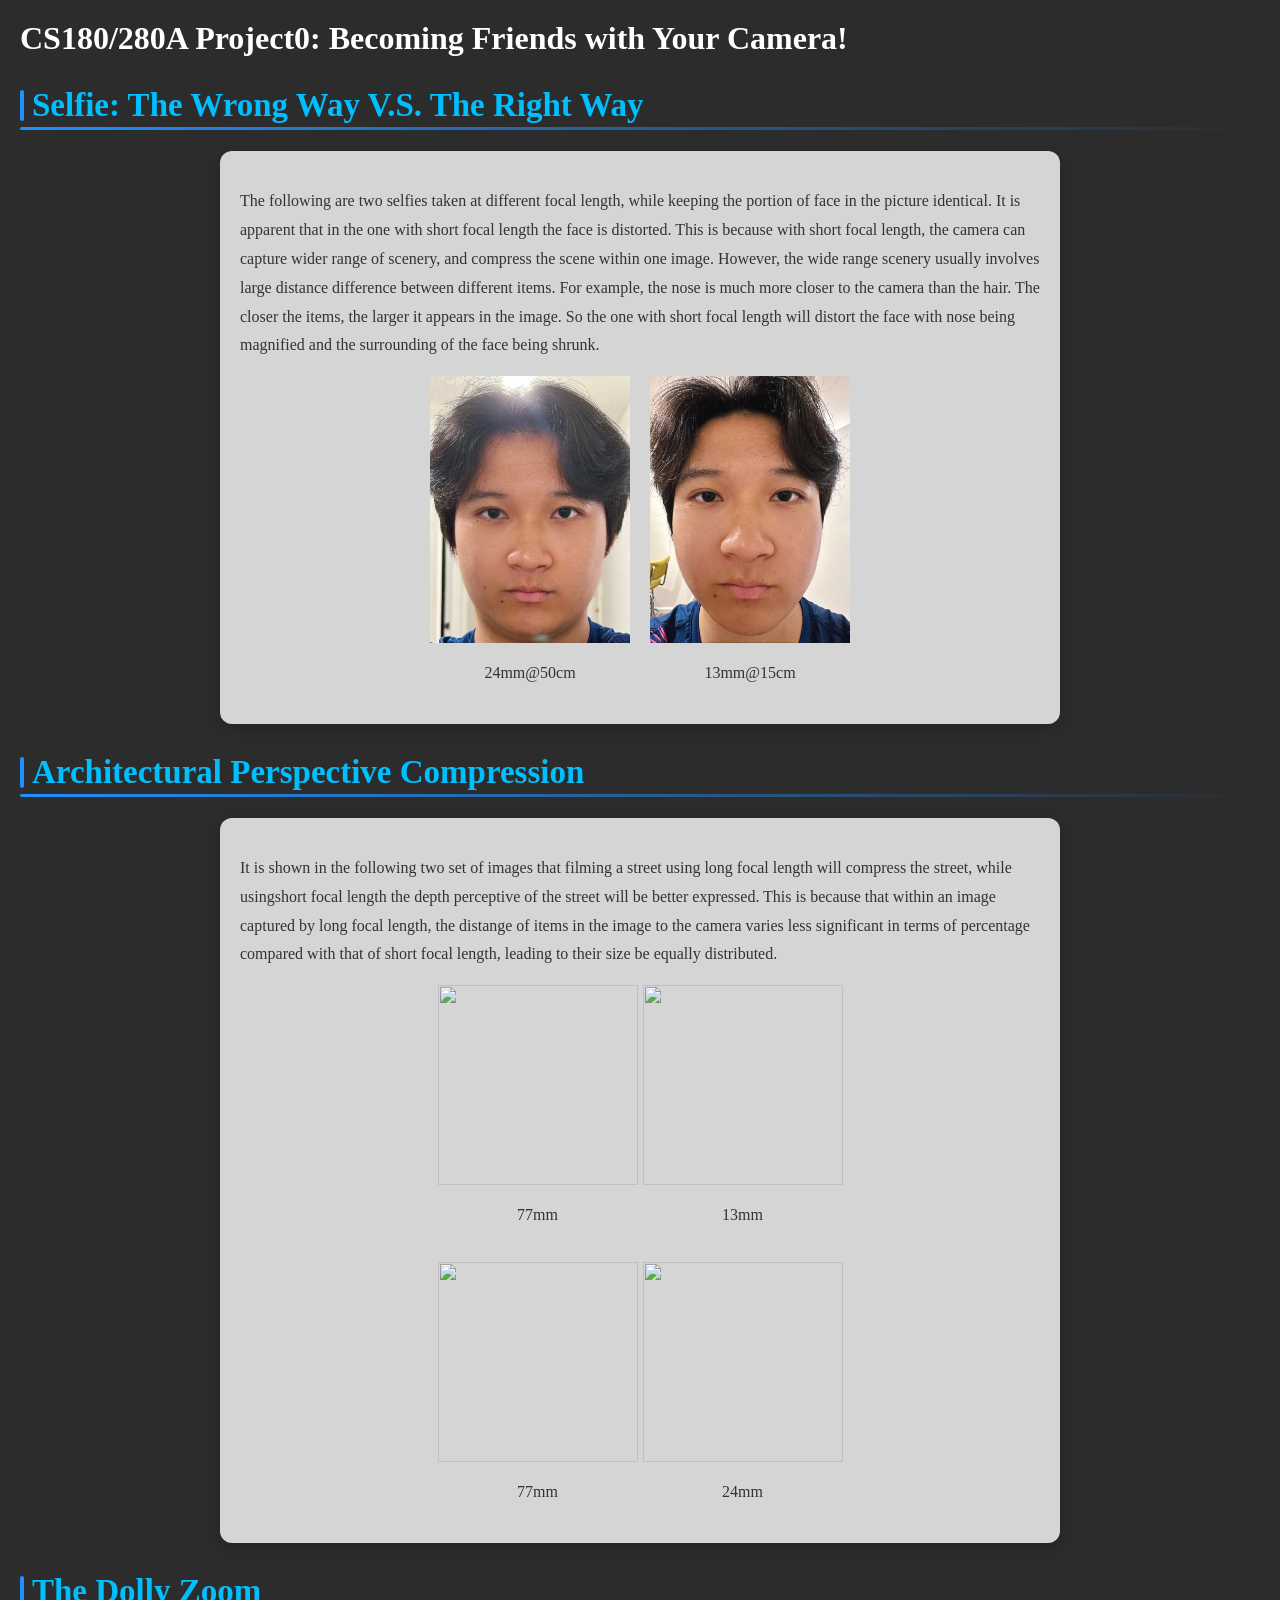
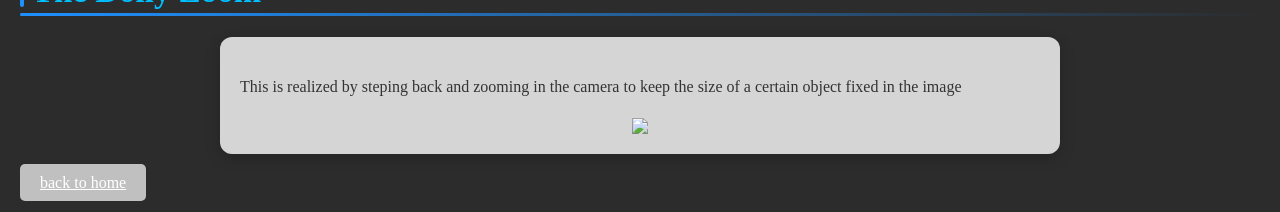
==== 1/index.html @ 7b6e02f3 "Update index.html" ====
<!docktype html>
<html>
  
<head>
  <title>Project 0</title>
  <style>
    .my-button {
            background-color: #C0C0C0;
            color: white;
            padding: 10px 20px;
            border: none;
            border-radius: 5px;
            cursor: pointer;
            font-size: 16px;
          }
    .my-button:hover {
      background-color: #45a049;
      box-shadow: 0px 4px 6px rgba(0, 0, 0, 0.2);
    }
    .my-button:active {
      background-color: #3e8e41;
      transform: scale(0.98);
    }
  
    .text-box {
    background: rgba(255, 255, 255, 0.8);
    padding: 20px;                      
    border-radius: 12px;                
    box-shadow: 0 4px 15px rgba(0, 0, 0, 0.2); 
    max-width: 800px;                     
    margin: 20px auto;                    
    line-height: 1.8;                    
    color: #222;                          
    }

    .section-title {
      position: relative;
      padding-left: 12px;          
      font-size: 22px;
      font-weight: bold;
      color: #1E90FF;            
      margin: 30px 0 20px;        
    }
    .section-title::before {
      content: "";
      position: absolute;
      left: 0;
      top: 3px;
      bottom: 3px;
      width: 4px;
      background: #1E90FF;         
      border-radius: 2px;
    }
    .section-title::after {
      content: "";
      position: absolute;
      left: 0;
      bottom: -6px;                
      height: 3px;
      width: 100%;
      background: linear-gradient(to right, #1E90FF, transparent);
      border-radius: 2px;
    }
        
    body {
      background: #2c2c2c;
      font-family: Arial, sans-serif;
      color: #333;  
      margin: 0;  
      padding: 20px;  
    }
    h1 {
      color: #FFFFFF; 
      font-family: "cursive"
    }    
    h2 {
      color: #00BFFF; 
      font-family: "Comic Sans MS"
    }
    p {
      color: #333333; 
      font-family: "Comic Sans MS", cursive;
    }
  </style>
</head>
  
<body>
    <h1>CS180/280A Project0: Becoming Friends with Your Camera!</h1>

    <div class="section-title">
      <h2>Selfie: The Wrong Way V.S. The Right Way</h2>
    </div>
    <div class="text-box">
      <p>The following are two selfies taken at different focal length, while keeping the portion of face in the picture identical. It is apparent that in the one with short focal length the face is distorted. This is because with short focal length, the camera can capture wider range of scenery, and compress the scene within one image. However, the wide range scenery usually involves large distance difference between different items. For example, the nose is much more closer to the camera than the hair. The closer the items, the larger it appears in the image. So the one with short focal length will distort the face with nose being magnified and the surrounding of the face being shrunk.</p>
  
      <div style="display: flex; justify-content: center; gap: 20px;">
        <div style="text-align: center; max-width: 400px;">
          <img src="./media/img1.jpg" style="width: 200px;">
          <p>24mm@50cm</p>
        </div>
        <div style="text-align: center; max-width: 400px;">
          <img src="./media/img2.jpg" style="width: 200px;">
          <p>13mm@15cm</p>
        </div>
      </div>
    </div>
      
    <div class="section-title">
      <h2>Architectural Perspective Compression</h2>
    </div>
    <div class="text-box">
      <p>It is shown in the following two set of images that filming a street using long focal length will compress the street, while usingshort focal length the depth perceptive of the street will be better expressed. This is because that within an image captured by long focal length, the distange of items in the image to the camera varies less significant in terms of percentage compared with that of short focal length, leading to their size be equally distributed.</p>
   
      <div style="display: flex;justify-content: center; gap: 5px">
        <div style="text-align: center; max-width: 400px;">
          <img src="./media/img3.jpg" style="width:200px;">
          <p>77mm</p>
        </div>
        <div style="text-align: center; max-width: 400px;">
          <img src="./media/img4.jpg" style="width:200px;">
          <p>13mm</p>
        </div>
      </div>
      <p> </p>
      <div style="display: flex;justify-content: center; gap: 5px">
        <div style="text-align: center; max-width: 400px;">
          <img src="./media/img5.jpg" style="width:200px;">
          <p>77mm</p>
        </div>
        <div style="text-align: center; max-width: 400px;">
          <img src="./media/img6.jpg" style="width:200px;">
          <p>24mm</p>
        </div>
      </div>
    </div>
      
    <div class="section-title">
      <h2>The Dolly Zoom</h2>
    </div>
    <div class="text-box">
      <p>This is realized by steping back and zooming in the camera to keep the size of a certain object fixed in the image</p>
      <div style="display: flex; justify-content: center;">
        <img src="./media/GIF.gif">
      </div>
    </div>
  
    <p><a href="../index.html" class="my-button">back to home</a></p>
</body>
  
</html>
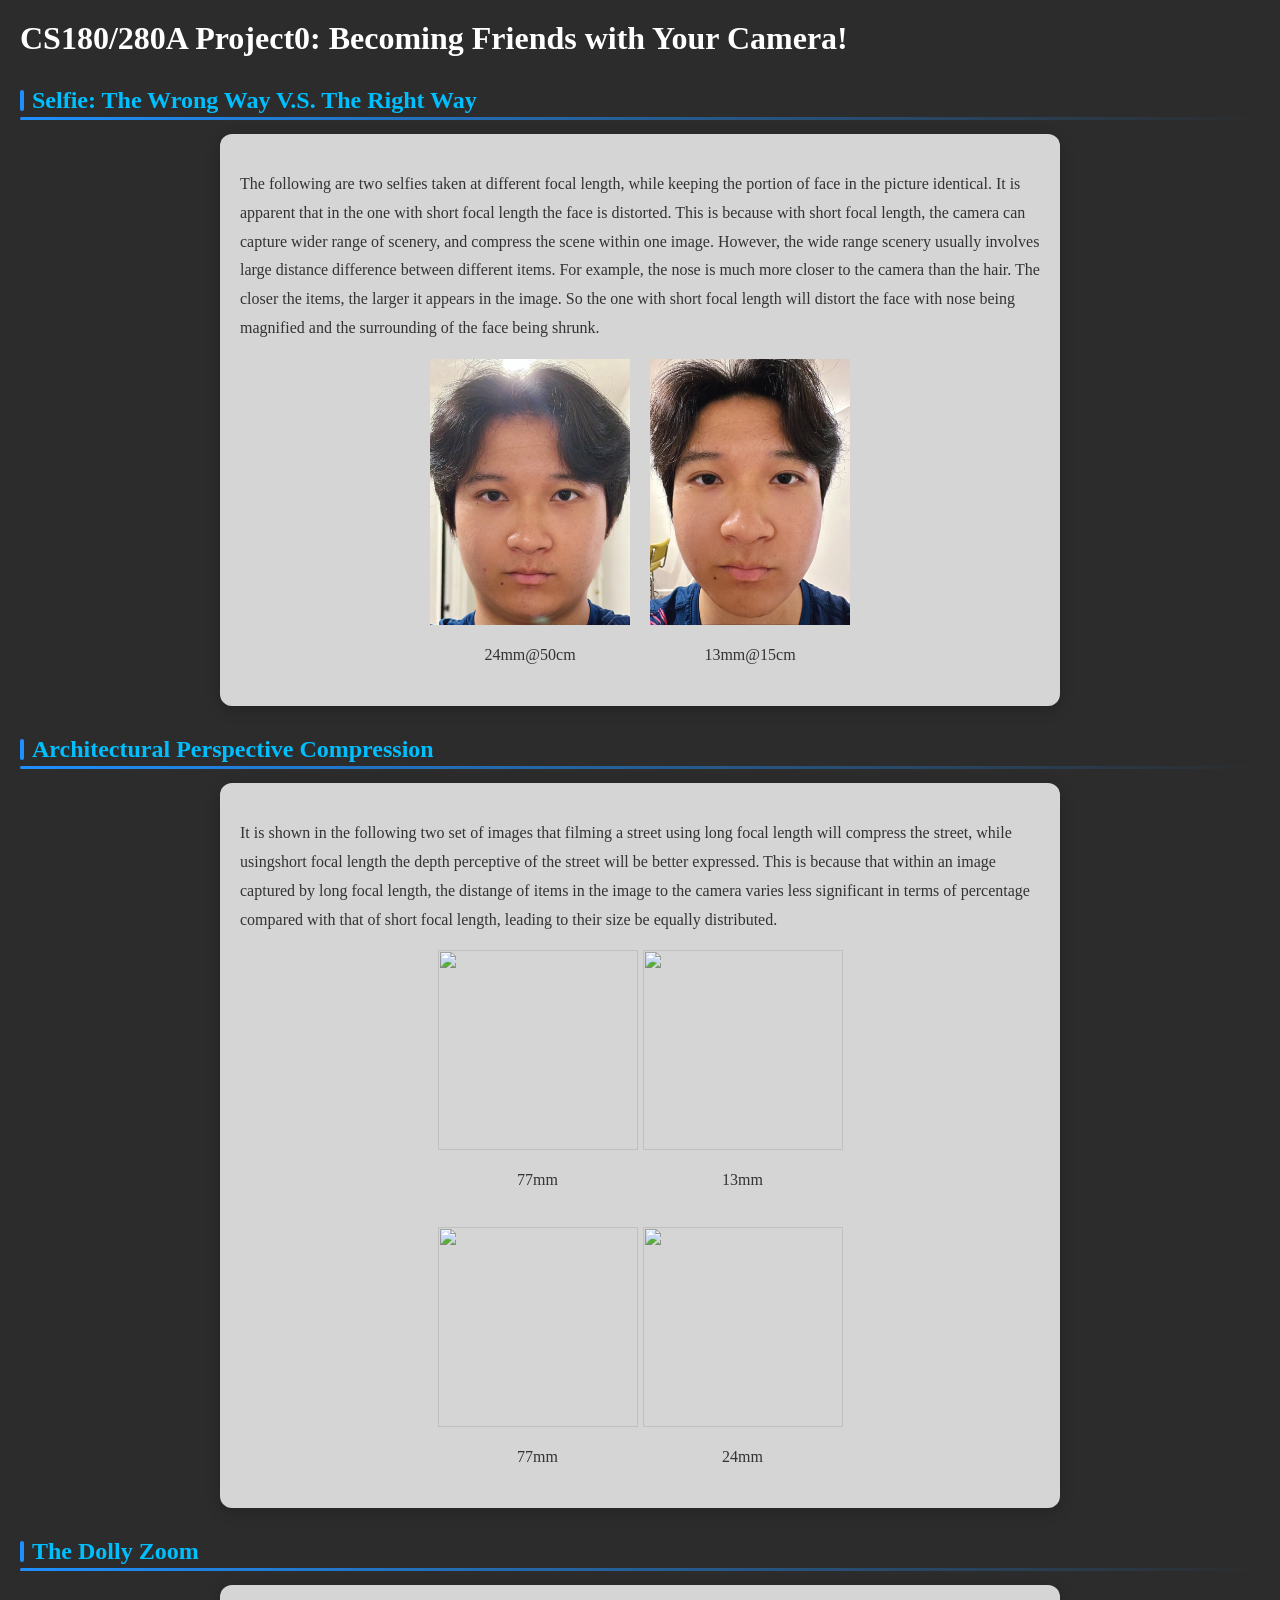
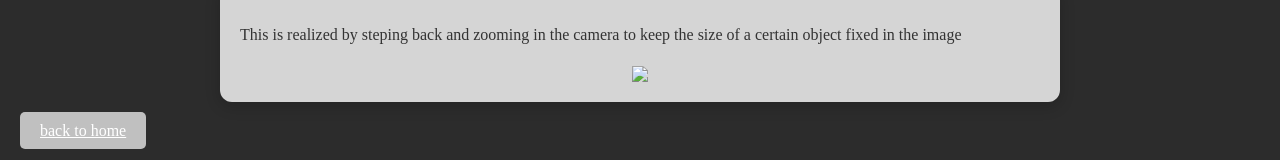
==== commit c10a5cac: "Update index.html" ====
--- a/1/index.html
+++ b/1/index.html
@@ -36,7 +36,6 @@
     .section-title {
       position: relative;
       padding-left: 12px;          
-      font-size: 22px;
       font-weight: bold;
       color: #1E90FF;            
       margin: 30px 0 20px;        
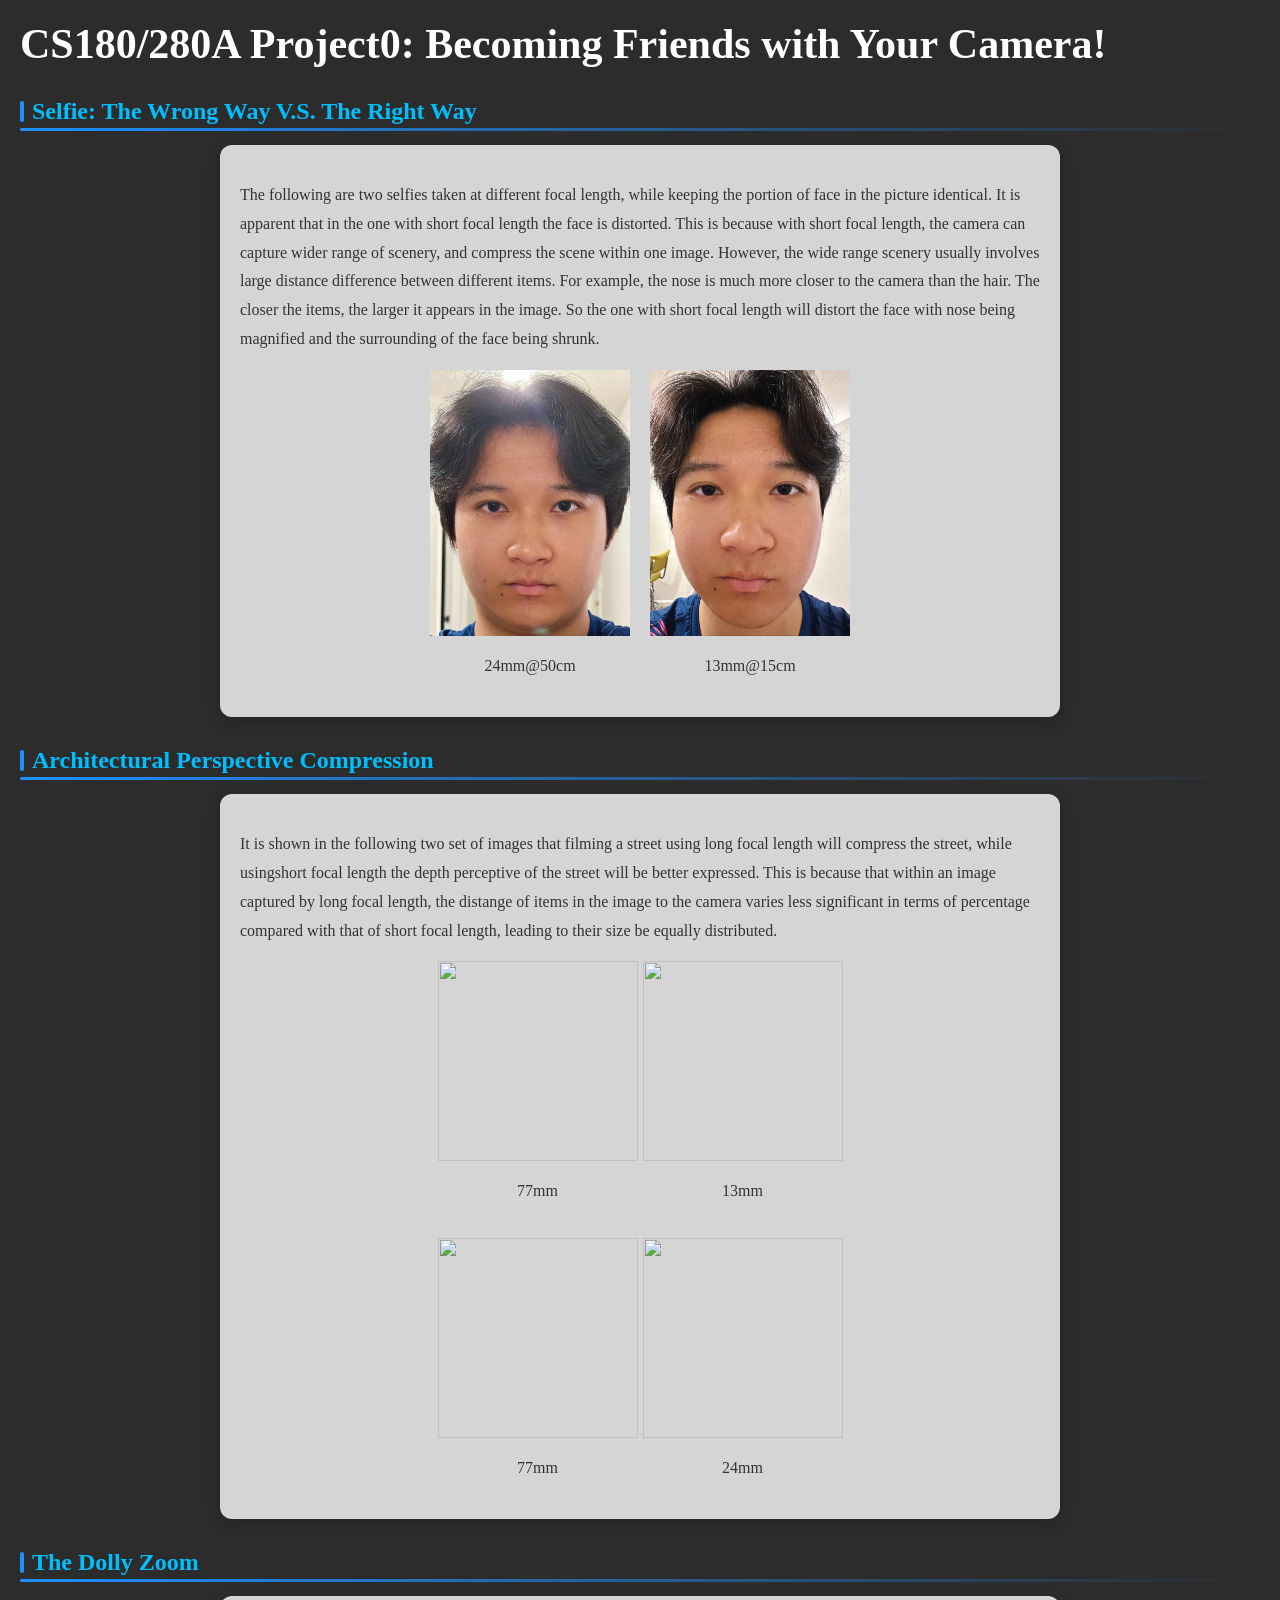
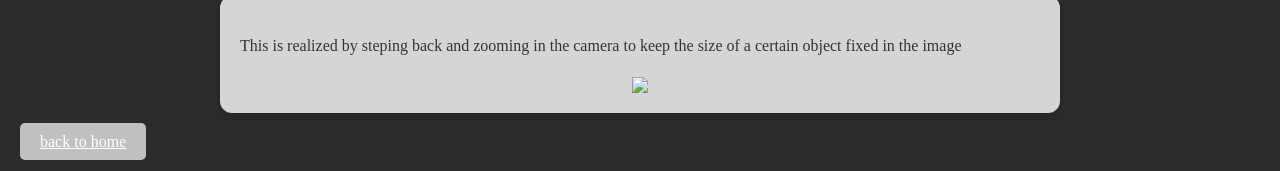
==== commit de60688f: "Update index.html" ====
--- a/1/index.html
+++ b/1/index.html
@@ -70,11 +70,11 @@
     }
     h1 {
       color: #FFFFFF; 
-      font-family: "cursive"
+      font-family: cursive;
     }    
     h2 {
       color: #00BFFF; 
-      font-family: "Comic Sans MS"
+      font-family: "Comic Sans MS";
     }
     p {
       color: #333333; 
@@ -84,7 +84,7 @@
 </head>
   
 <body>
-    <h1>CS180/280A Project0: Becoming Friends with Your Camera!</h1>
+    <h1 style="font-size: 42px">CS180/280A Project0: Becoming Friends with Your Camera!</h1>
 
     <div class="section-title">
       <h2>Selfie: The Wrong Way V.S. The Right Way</h2>
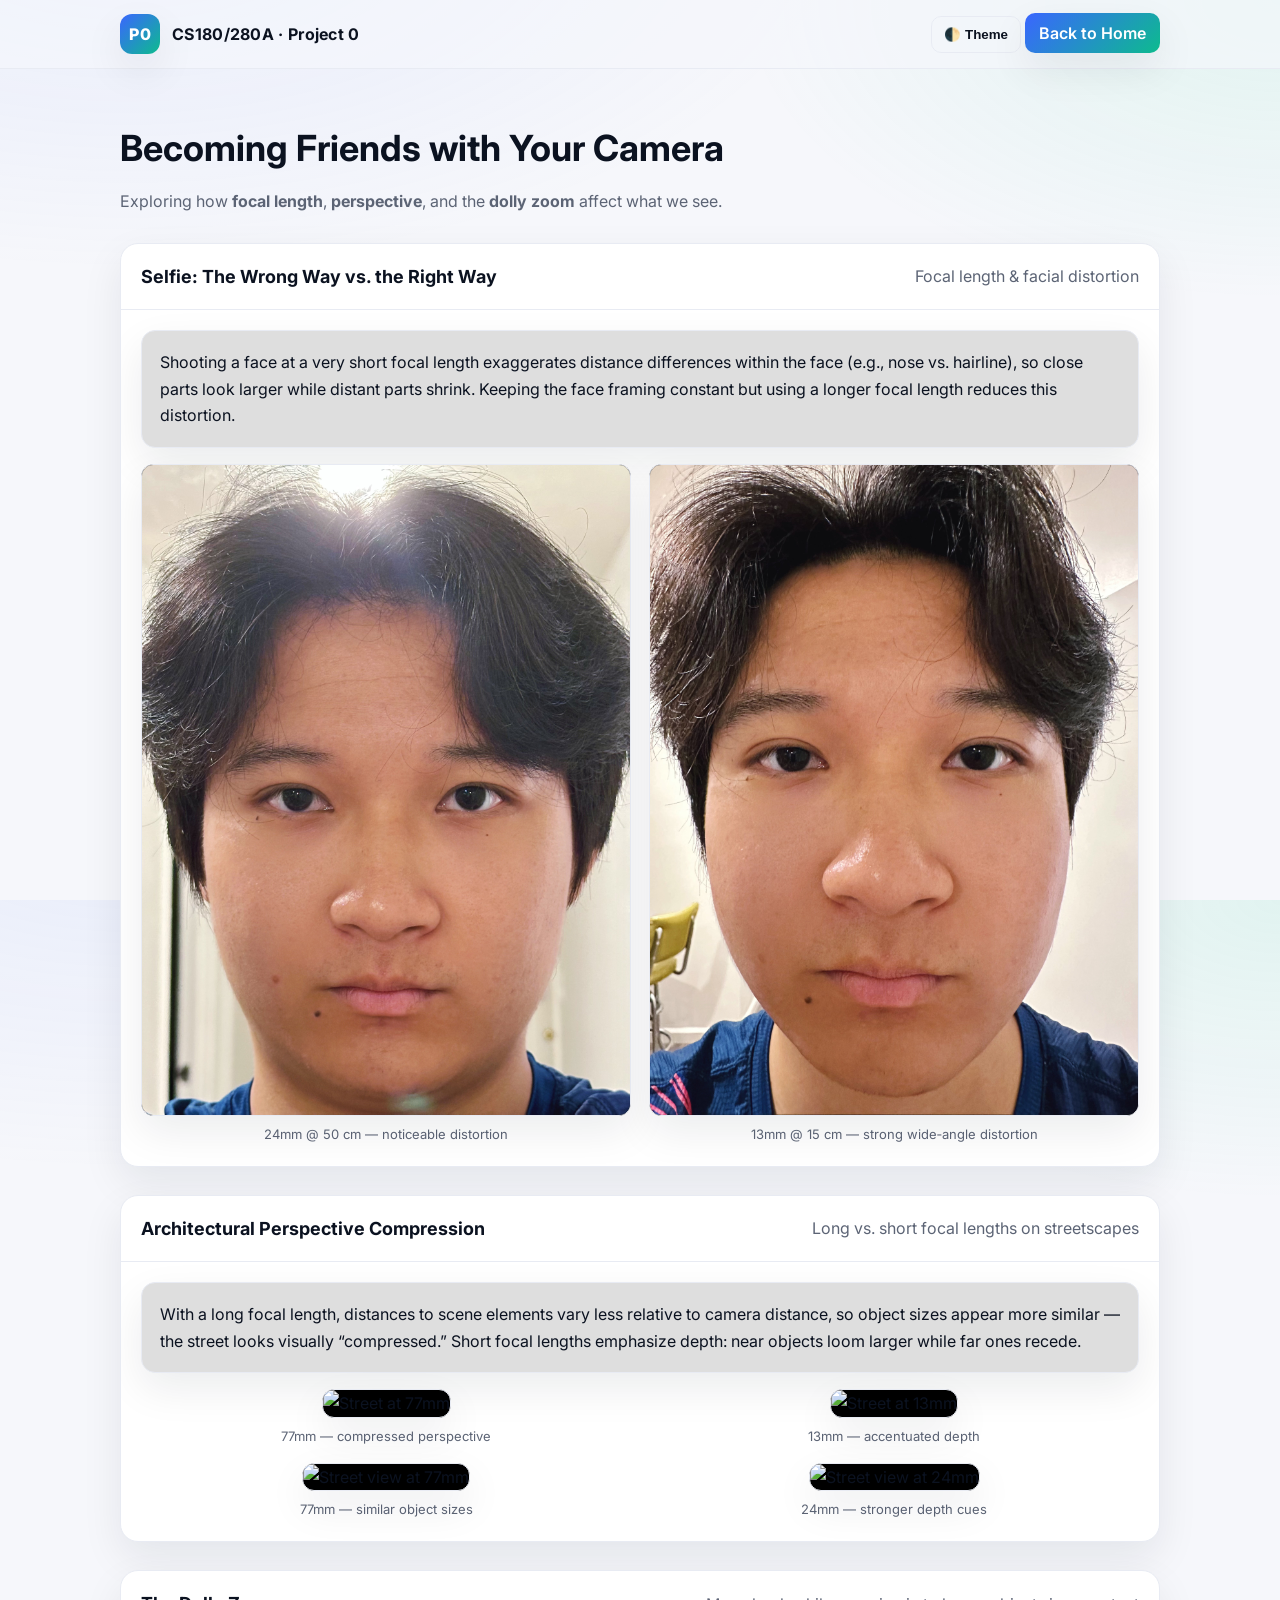
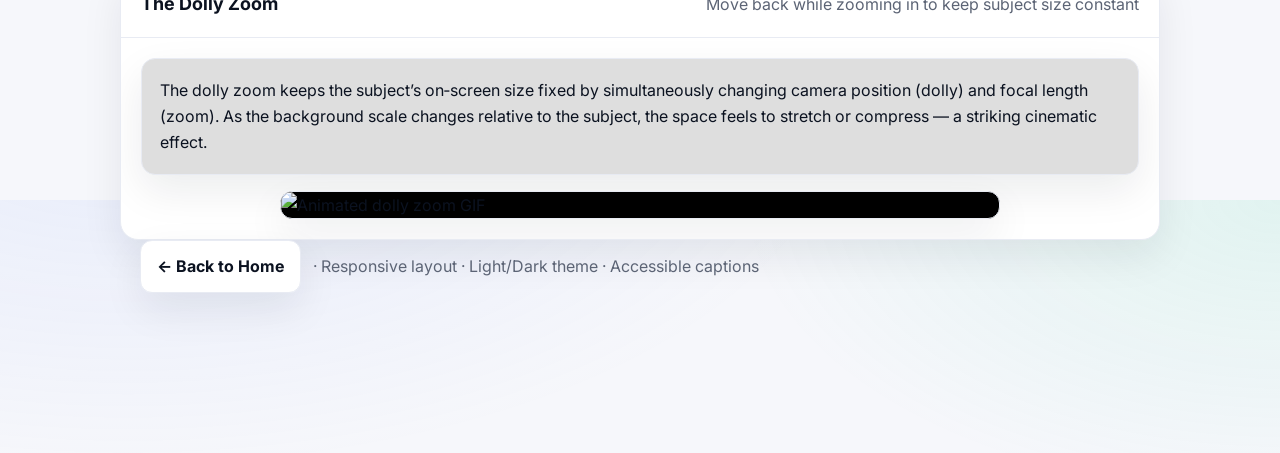
==== commit 420c1420: "Update index.html" ====
--- a/1/index.html
+++ b/1/index.html
@@ -1,149 +1,219 @@
-<!docktype html>
-<html>
-  
+<!DOCTYPE html>
+<html lang="en" data-theme="light">
 <head>
-  <title>Project 0</title>
+  <meta charset="UTF-8" />
+  <meta name="viewport" content="width=device-width, initial-scale=1" />
+  <title>CS180/280A · Project 0 — Becoming Friends with Your Camera</title>
+  <meta name="description" content="Project 0: Focal length effects, perspective compression, and dolly zoom — with polished, responsive UI." />
+  <link rel="preconnect" href="https://fonts.googleapis.com">
+  <link rel="preconnect" href="https://fonts.gstatic.com" crossorigin>
+  <link href="https://fonts.googleapis.com/css2?family=Inter:wght@400;500;600;700&display=swap" rel="stylesheet">
   <style>
-    .my-button {
-            background-color: #C0C0C0;
-            color: white;
-            padding: 10px 20px;
-            border: none;
-            border-radius: 5px;
-            cursor: pointer;
-            font-size: 16px;
-          }
-    .my-button:hover {
-      background-color: #45a049;
-      box-shadow: 0px 4px 6px rgba(0, 0, 0, 0.2);
+    /* ------------------------------
+       Theme & Reset (matching the previous page)
+    ------------------------------ */
+    :root{
+      --bg: #0b0c10;
+      --panel: #111318;
+      --text: #e6e8ec;
+      --muted: #a6adbb;
+      --accent: #7c9cff;
+      --accent-2: #4ad6a7;
+      --bdr: #1e2230;
+      --shadow: 0 10px 30px rgba(0,0,0,.35);
+      --radius-xl: 18px;
+      --radius-lg: 14px;
+      --radius-md: 12px;
+      --radius-sm: 10px;
+      --blur: saturate(120%) blur(0px);
     }
-    .my-button:active {
-      background-color: #3e8e41;
-      transform: scale(0.98);
+    [data-theme="light"]{
+      --bg: #f6f7fb;
+      --panel: #ffffff;
+      --text: #0b1220;
+      --muted: #5c6475;
+      --accent: #3a66ff;
+      --accent-2: #0dbb8e;
+      --bdr: #e8ebf3;
+      --shadow: 0 16px 40px rgba(16,24,40,.08);
     }
-  
-    .text-box {
-    background: rgba(255, 255, 255, 0.8);
-    padding: 20px;                      
-    border-radius: 12px;                
-    box-shadow: 0 4px 15px rgba(0, 0, 0, 0.2); 
-    max-width: 800px;                     
-    margin: 20px auto;                    
-    line-height: 1.8;                    
-    color: #222;                          
+    * { box-sizing: border-box; }
+    html, body { height: 100%; }
+    body {
+      margin: 0;
+      font-family: Inter, system-ui, -apple-system, Segoe UI, Roboto, Helvetica, Arial, "Apple Color Emoji", "Segoe UI Emoji";
+      background: radial-gradient(1200px 600px at 10% -10%, rgba(124,156,255,.12), transparent 60%),
+                  radial-gradient(900px 500px at 100% 0%, rgba(74,214,167,.12), transparent 60%),
+                  var(--bg);
+      color: var(--text);
+      line-height: 1.65;
+      -webkit-font-smoothing: antialiased;
+      -moz-osx-font-smoothing: grayscale;
     }
 
-    .section-title {
-      position: relative;
-      padding-left: 12px;          
-      font-weight: bold;
-      color: #1E90FF;            
-      margin: 30px 0 20px;        
-    }
-    .section-title::before {
-      content: "";
-      position: absolute;
-      left: 0;
-      top: 3px;
-      bottom: 3px;
-      width: 4px;
-      background: #1E90FF;         
-      border-radius: 2px;
-    }
-    .section-title::after {
-      content: "";
-      position: absolute;
-      left: 0;
-      bottom: -6px;                
-      height: 3px;
-      width: 100%;
-      background: linear-gradient(to right, #1E90FF, transparent);
-      border-radius: 2px;
-    }
-        
-    body {
-      background: #2c2c2c;
-      font-family: Arial, sans-serif;
-      color: #333;  
-      margin: 0;  
-      padding: 20px;  
-    }
-    h1 {
-      color: #FFFFFF; 
-      font-family: cursive;
-    }    
-    h2 {
-      color: #00BFFF; 
-      font-family: "Comic Sans MS";
-    }
-    p {
-      color: #333333; 
-      font-family: "Comic Sans MS", cursive;
-    }
+    /* ------------------------------
+       Sticky Header
+    ------------------------------ */
+    header.site { position: sticky; top: 0; z-index: 50; backdrop-filter: var(--blur); background: color-mix(in oklab, var(--bg) 70%, transparent); border-bottom: 1px solid var(--bdr); }
+    .site-inner { max-width: 1080px; margin: 0 auto; padding: 14px 20px; display: flex; align-items: center; gap: 12px; }
+    .logo { width: 40px; height: 40px; display: grid; place-items:center; border-radius: 12px; background: linear-gradient(135deg, var(--accent), var(--accent-2)); color: #fff; font-weight: 800; box-shadow: var(--shadow); letter-spacing: .5px; }
+    .brand { font-weight: 700; letter-spacing: .3px; }
+    .grow { flex: 1; }
+    .btn, a.btn { appearance: none; border: 0; cursor: pointer; text-decoration: none; color: #fff; font-weight: 600; }
+    .btn.primary { padding: 10px 14px; border-radius: 10px; background: linear-gradient(135deg, var(--accent), var(--accent-2)); box-shadow: var(--shadow); transition: transform .2s ease, box-shadow .2s ease, filter .2s ease; }
+    .btn.primary:hover { transform: translateY(-1px); filter: saturate(110%); }
+    .btn.ghost { padding: 10px 12px; border-radius: 10px; color: var(--text); background: transparent; border: 1px solid var(--bdr); }
+
+    /* ------------------------------
+       Page Wrap & Titles
+    ------------------------------ */
+    .wrap { max-width: 1080px; margin: 0 auto; padding: 32px 20px 80px; }
+    h1.page-title { font-size: clamp(24px, 3vw, 36px); margin: 18px 0 10px; }
+    p.lead { color: var(--muted); margin: 0 0 24px; }
+
+    /* ------------------------------
+       Panels & Sections
+    ------------------------------ */
+    .panel { background: var(--panel); border: 1px solid var(--bdr); border-radius: var(--radius-xl); box-shadow: var(--shadow); overflow: hidden; margin-top: 28px; }
+    .panel .panel-hd { padding: 18px 20px; border-bottom: 1px solid var(--bdr); display: flex; align-items: center; justify-content: space-between; gap: 10px; }
+    .panel .panel-hd h2 { margin: 0; font-size: 18px; }
+    .panel .panel-bd { padding: 20px; }
+    .muted { color: var(--muted); }
+
+    /* ------------------------------
+       Text Box (English version)
+    ------------------------------ */
+    .textbox { background: color-mix(in oklab, var(--panel) 90%, #000 10%); border: 1px solid var(--bdr); border-radius: var(--radius-lg); padding: 18px; box-shadow: var(--shadow); }
+
+    /* ------------------------------
+       Image Grids and Captions
+    ------------------------------ */
+    .grid { display: grid; grid-template-columns: repeat(2, 1fr); gap: 18px; }
+    @media (max-width: 760px){ .grid { grid-template-columns: 1fr; } }
+    figure { margin: 0; display: flex; flex-direction: column; align-items: center; gap: 8px; }
+    .thumb { position: relative; overflow: hidden; border-radius: 12px; border: 1px solid var(--bdr); box-shadow: var(--shadow); background: #000; }
+    .thumb img { width: 100%; height: auto; display: block; transform: scale(1); transition: transform .35s ease; }
+    .thumb:hover img { transform: scale(1.04); }
+    figcaption { font-size: 13px; color: var(--muted); text-align: center; }
+
+    /* ------------------------------
+       Back Button
+    ------------------------------ */
+    .back-btn { display: inline-flex; align-items: center; gap: 8px; font-weight: 700; padding: 12px 16px; border-radius: 12px; border: 1px solid var(--bdr); background: linear-gradient(180deg, color-mix(in oklab, var(--panel) 90%, #fff 10%), var(--panel)); text-decoration: none; color: var(--text); box-shadow: var(--shadow); transition: transform .2s ease, background .2s ease; }
+    .back-btn:hover { transform: translateY(-1px); }
+
+    footer { margin-top: 28px; display: flex; align-items: center; gap: 12px; flex-wrap: wrap; }
   </style>
 </head>
-  
 <body>
-    <h1 style="font-size: 42px">CS180/280A Project0: Becoming Friends with Your Camera!</h1>
-
-    <div class="section-title">
-      <h2>Selfie: The Wrong Way V.S. The Right Way</h2>
+  <!-- Header -->
+  <header class="site">
+    <div class="site-inner">
+      <div class="logo" aria-hidden="true">P0</div>
+      <div class="brand">CS180/280A · Project 0</div>
+      <div class="grow"></div>
+      <div class="actions">
+        <button class="btn ghost" id="themeToggle" aria-label="Toggle theme">🌓 Theme</button>
+        <a class="btn primary" href="../index.html">Back to Home</a>
+      </div>
     </div>
-    <div class="text-box">
-      <p>The following are two selfies taken at different focal length, while keeping the portion of face in the picture identical. It is apparent that in the one with short focal length the face is distorted. This is because with short focal length, the camera can capture wider range of scenery, and compress the scene within one image. However, the wide range scenery usually involves large distance difference between different items. For example, the nose is much more closer to the camera than the hair. The closer the items, the larger it appears in the image. So the one with short focal length will distort the face with nose being magnified and the surrounding of the face being shrunk.</p>
-  
-      <div style="display: flex; justify-content: center; gap: 20px;">
-        <div style="text-align: center; max-width: 400px;">
-          <img src="./media/img1.jpg" style="width: 200px;">
-          <p>24mm@50cm</p>
-        </div>
-        <div style="text-align: center; max-width: 400px;">
-          <img src="./media/img2.jpg" style="width: 200px;">
-          <p>13mm@15cm</p>
-        </div>
-      </div>
-    </div>
-      
-    <div class="section-title">
-      <h2>Architectural Perspective Compression</h2>
-    </div>
-    <div class="text-box">
-      <p>It is shown in the following two set of images that filming a street using long focal length will compress the street, while usingshort focal length the depth perceptive of the street will be better expressed. This is because that within an image captured by long focal length, the distange of items in the image to the camera varies less significant in terms of percentage compared with that of short focal length, leading to their size be equally distributed.</p>
-   
-      <div style="display: flex;justify-content: center; gap: 5px">
-        <div style="text-align: center; max-width: 400px;">
-          <img src="./media/img3.jpg" style="width:200px;">
-          <p>77mm</p>
-        </div>
-        <div style="text-align: center; max-width: 400px;">
-          <img src="./media/img4.jpg" style="width:200px;">
-          <p>13mm</p>
-        </div>
-      </div>
-      <p> </p>
-      <div style="display: flex;justify-content: center; gap: 5px">
-        <div style="text-align: center; max-width: 400px;">
-          <img src="./media/img5.jpg" style="width:200px;">
-          <p>77mm</p>
-        </div>
-        <div style="text-align: center; max-width: 400px;">
-          <img src="./media/img6.jpg" style="width:200px;">
-          <p>24mm</p>
-        </div>
-      </div>
-    </div>
-      
-    <div class="section-title">
-      <h2>The Dolly Zoom</h2>
-    </div>
-    <div class="text-box">
-      <p>This is realized by steping back and zooming in the camera to keep the size of a certain object fixed in the image</p>
-      <div style="display: flex; justify-content: center;">
-        <img src="./media/GIF.gif">
-      </div>
-    </div>
-  
-    <p><a href="../index.html" class="my-button">back to home</a></p>
+  </header>
+
+  <!-- Main -->
+  <main class="wrap">
+    <h1 class="page-title">Becoming Friends with Your Camera</h1>
+    <p class="lead">Exploring how <strong>focal length</strong>, <strong>perspective</strong>, and the <strong>dolly zoom</strong> affect what we see.</p>
+
+    <!-- Section: Selfie -->
+    <section class="panel" aria-labelledby="sec-selfie">
+      <div class="panel-hd">
+        <h2 id="sec-selfie">Selfie: The Wrong Way vs. the Right Way</h2>
+        <span class="muted">Focal length & facial distortion</span>
+      </div>
+      <div class="panel-bd">
+        <div class="textbox">
+          Shooting a face at a very short focal length exaggerates distance differences within the face (e.g., nose vs. hairline), so close parts look larger while distant parts shrink. Keeping the face framing constant but using a longer focal length reduces this distortion.
+        </div>
+        <div class="grid" style="margin-top:16px;">
+          <figure>
+            <div class="thumb"><img src="./media/img1.jpg" alt="Portrait at 24mm from 50cm" loading="lazy"></div>
+            <figcaption>24mm @ 50&nbsp;cm — noticeable distortion</figcaption>
+          </figure>
+          <figure>
+            <div class="thumb"><img src="./media/img2.jpg" alt="Portrait at 13mm from 15cm" loading="lazy"></div>
+            <figcaption>13mm @ 15&nbsp;cm — strong wide‑angle distortion</figcaption>
+          </figure>
+        </div>
+      </div>
+    </section>
+
+    <!-- Section: Perspective Compression -->
+    <section class="panel" aria-labelledby="sec-arch" >
+      <div class="panel-hd">
+        <h2 id="sec-arch">Architectural Perspective Compression</h2>
+        <span class="muted">Long vs. short focal lengths on streetscapes</span>
+      </div>
+      <div class="panel-bd">
+        <div class="textbox">
+          With a long focal length, distances to scene elements vary less relative to camera distance, so object sizes appear more similar — the street looks visually “compressed.” Short focal lengths emphasize depth: near objects loom larger while far ones recede.
+        </div>
+        <div class="grid" style="margin-top:16px;">
+          <figure>
+            <div class="thumb"><img src="./media/img3.jpg" alt="Street at 77mm" loading="lazy"></div>
+            <figcaption>77mm — compressed perspective</figcaption>
+          </figure>
+          <figure>
+            <div class="thumb"><img src="./media/img4.jpg" alt="Street at 13mm" loading="lazy"></div>
+            <figcaption>13mm — accentuated depth</figcaption>
+          </figure>
+        </div>
+        <div class="grid" style="margin-top:16px;">
+          <figure>
+            <div class="thumb"><img src="./media/img5.jpg" alt="Street view at 77mm" loading="lazy"></div>
+            <figcaption>77mm — similar object sizes</figcaption>
+          </figure>
+          <figure>
+            <div class="thumb"><img src="./media/img6.jpg" alt="Street view at 24mm" loading="lazy"></div>
+            <figcaption>24mm — stronger depth cues</figcaption>
+          </figure>
+        </div>
+      </div>
+    </section>
+
+    <!-- Section: Dolly Zoom -->
+    <section class="panel" aria-labelledby="sec-dolly">
+      <div class="panel-hd">
+        <h2 id="sec-dolly">The Dolly Zoom</h2>
+        <span class="muted">Move back while zooming in to keep subject size constant</span>
+      </div>
+      <div class="panel-bd">
+        <div class="textbox">
+          The dolly zoom keeps the subject’s on‑screen size fixed by simultaneously changing camera position (dolly) and focal length (zoom). As the background scale changes relative to the subject, the space feels to stretch or compress — a striking cinematic effect.
+        </div>
+        <div style="display:flex; justify-content:center; margin-top:16px;">
+          <div class="thumb" style="max-width: 720px; width:100%;"><img src="./media/GIF.gif" alt="Animated dolly zoom GIF" loading="lazy"></div>
+        </div>
+      </div>
+    </section>
+
+    <footer class="wrap" style="padding-top:0;">
+      <a class="back-btn" href="../index.html" aria-label="Back to Home">← Back to Home</a>
+      <span class="muted">· Responsive layout · Light/Dark theme · Accessible captions</span>
+    </footer>
+  </main>
+
+  <script>
+    // Theme toggle with localStorage (same behavior as the other page)
+    const key = 'pg-theme';
+    const saved = localStorage.getItem(key);
+    if(saved){ document.documentElement.setAttribute('data-theme', saved); }
+    const btn = document.getElementById('themeToggle');
+    btn.addEventListener('click', () => {
+      const current = document.documentElement.getAttribute('data-theme') || 'light';
+      const next = current === 'light' ? 'dark' : 'light';
+      document.documentElement.setAttribute('data-theme', next);
+      localStorage.setItem(key, next);
+    });
+  </script>
 </body>
-  
 </html>
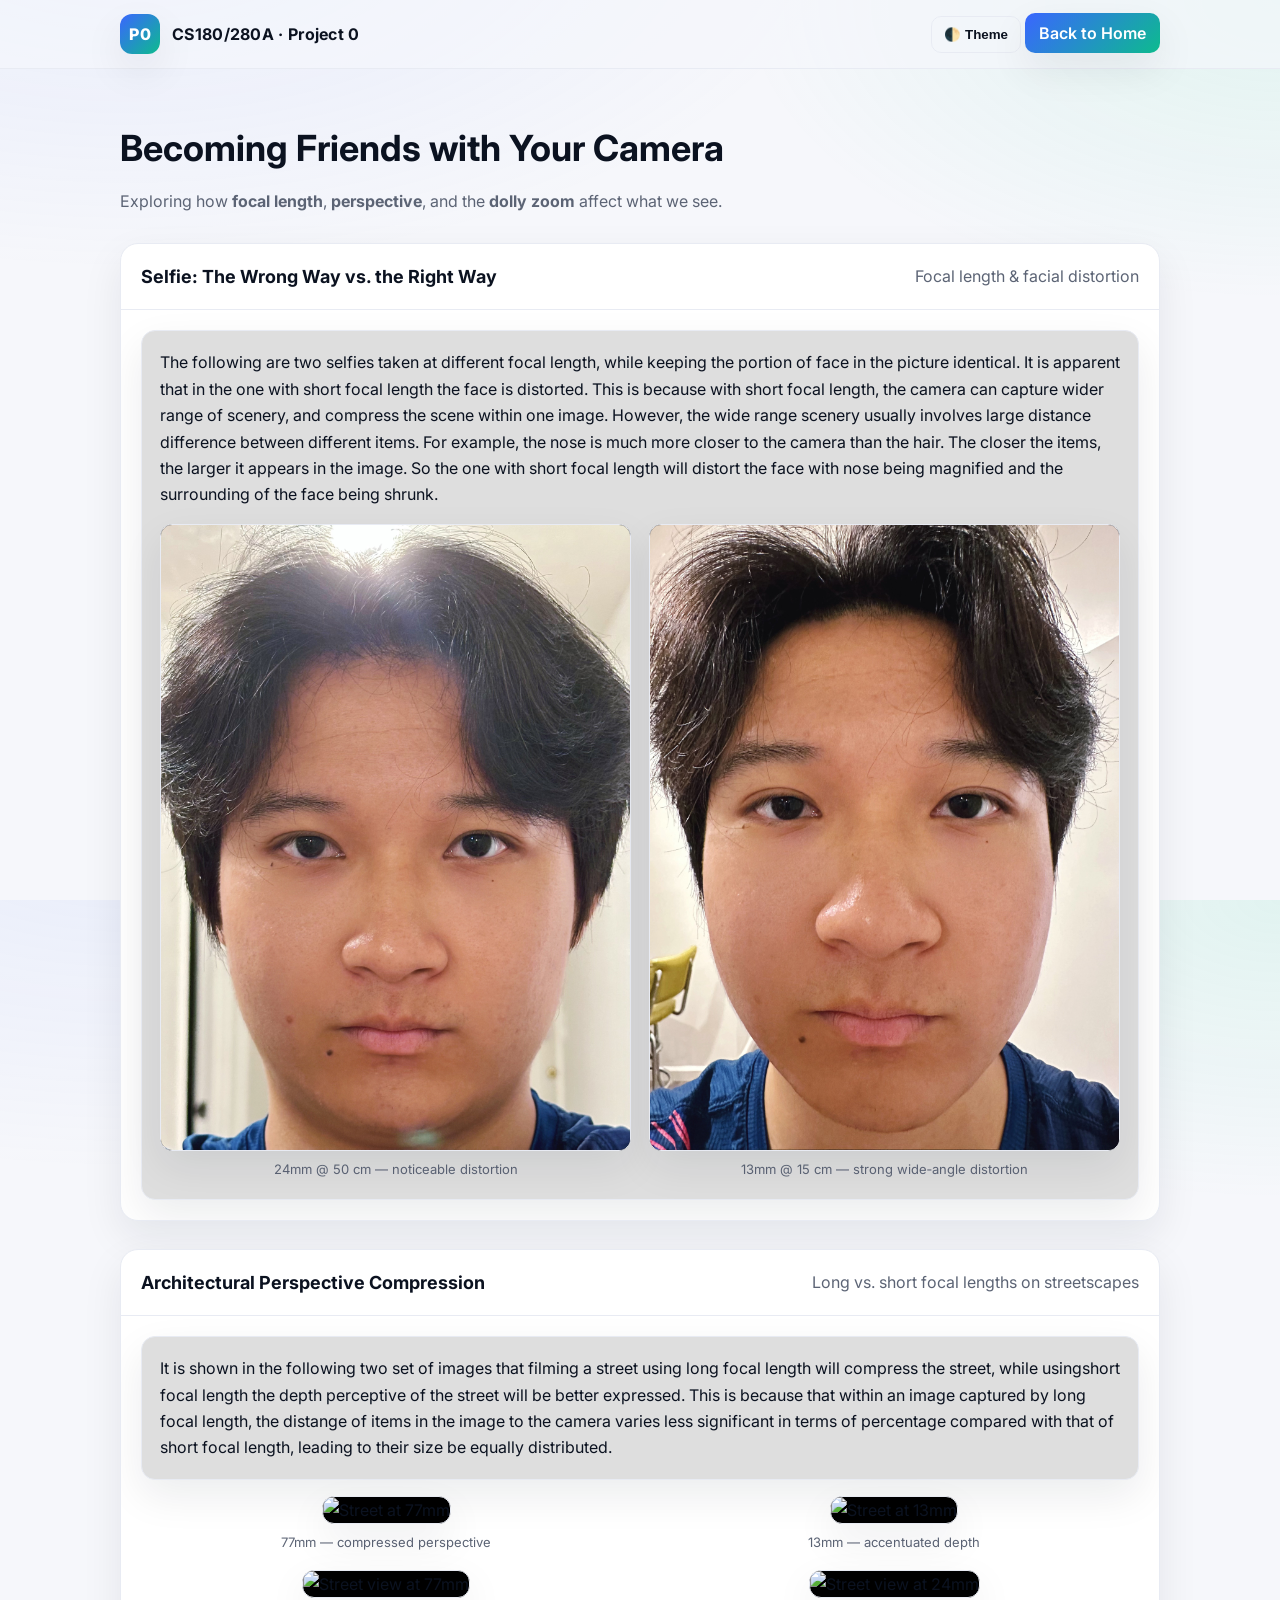
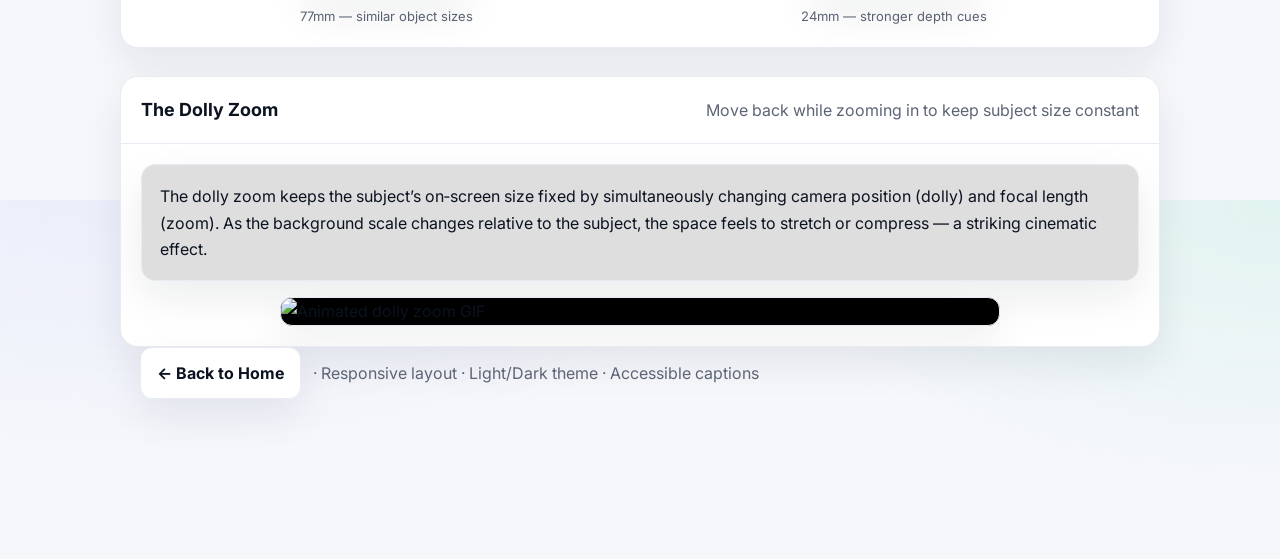
==== commit 82ad21af: "Update index.html" ====
--- a/1/index.html
+++ b/1/index.html
@@ -132,8 +132,7 @@
       </div>
       <div class="panel-bd">
         <div class="textbox">
-          Shooting a face at a very short focal length exaggerates distance differences within the face (e.g., nose vs. hairline), so close parts look larger while distant parts shrink. Keeping the face framing constant but using a longer focal length reduces this distortion.
-        </div>
+          The following are two selfies taken at different focal length, while keeping the portion of face in the picture identical. It is apparent that in the one with short focal length the face is distorted. This is because with short focal length, the camera can capture wider range of scenery, and compress the scene within one image. However, the wide range scenery usually involves large distance difference between different items. For example, the nose is much more closer to the camera than the hair. The closer the items, the larger it appears in the image. So the one with short focal length will distort the face with nose being magnified and the surrounding of the face being shrunk.
         <div class="grid" style="margin-top:16px;">
           <figure>
             <div class="thumb"><img src="./media/img1.jpg" alt="Portrait at 24mm from 50cm" loading="lazy"></div>
@@ -155,7 +154,7 @@
       </div>
       <div class="panel-bd">
         <div class="textbox">
-          With a long focal length, distances to scene elements vary less relative to camera distance, so object sizes appear more similar — the street looks visually “compressed.” Short focal lengths emphasize depth: near objects loom larger while far ones recede.
+          It is shown in the following two set of images that filming a street using long focal length will compress the street, while usingshort focal length the depth perceptive of the street will be better expressed. This is because that within an image captured by long focal length, the distange of items in the image to the camera varies less significant in terms of percentage compared with that of short focal length, leading to their size be equally distributed.
         </div>
         <div class="grid" style="margin-top:16px;">
           <figure>
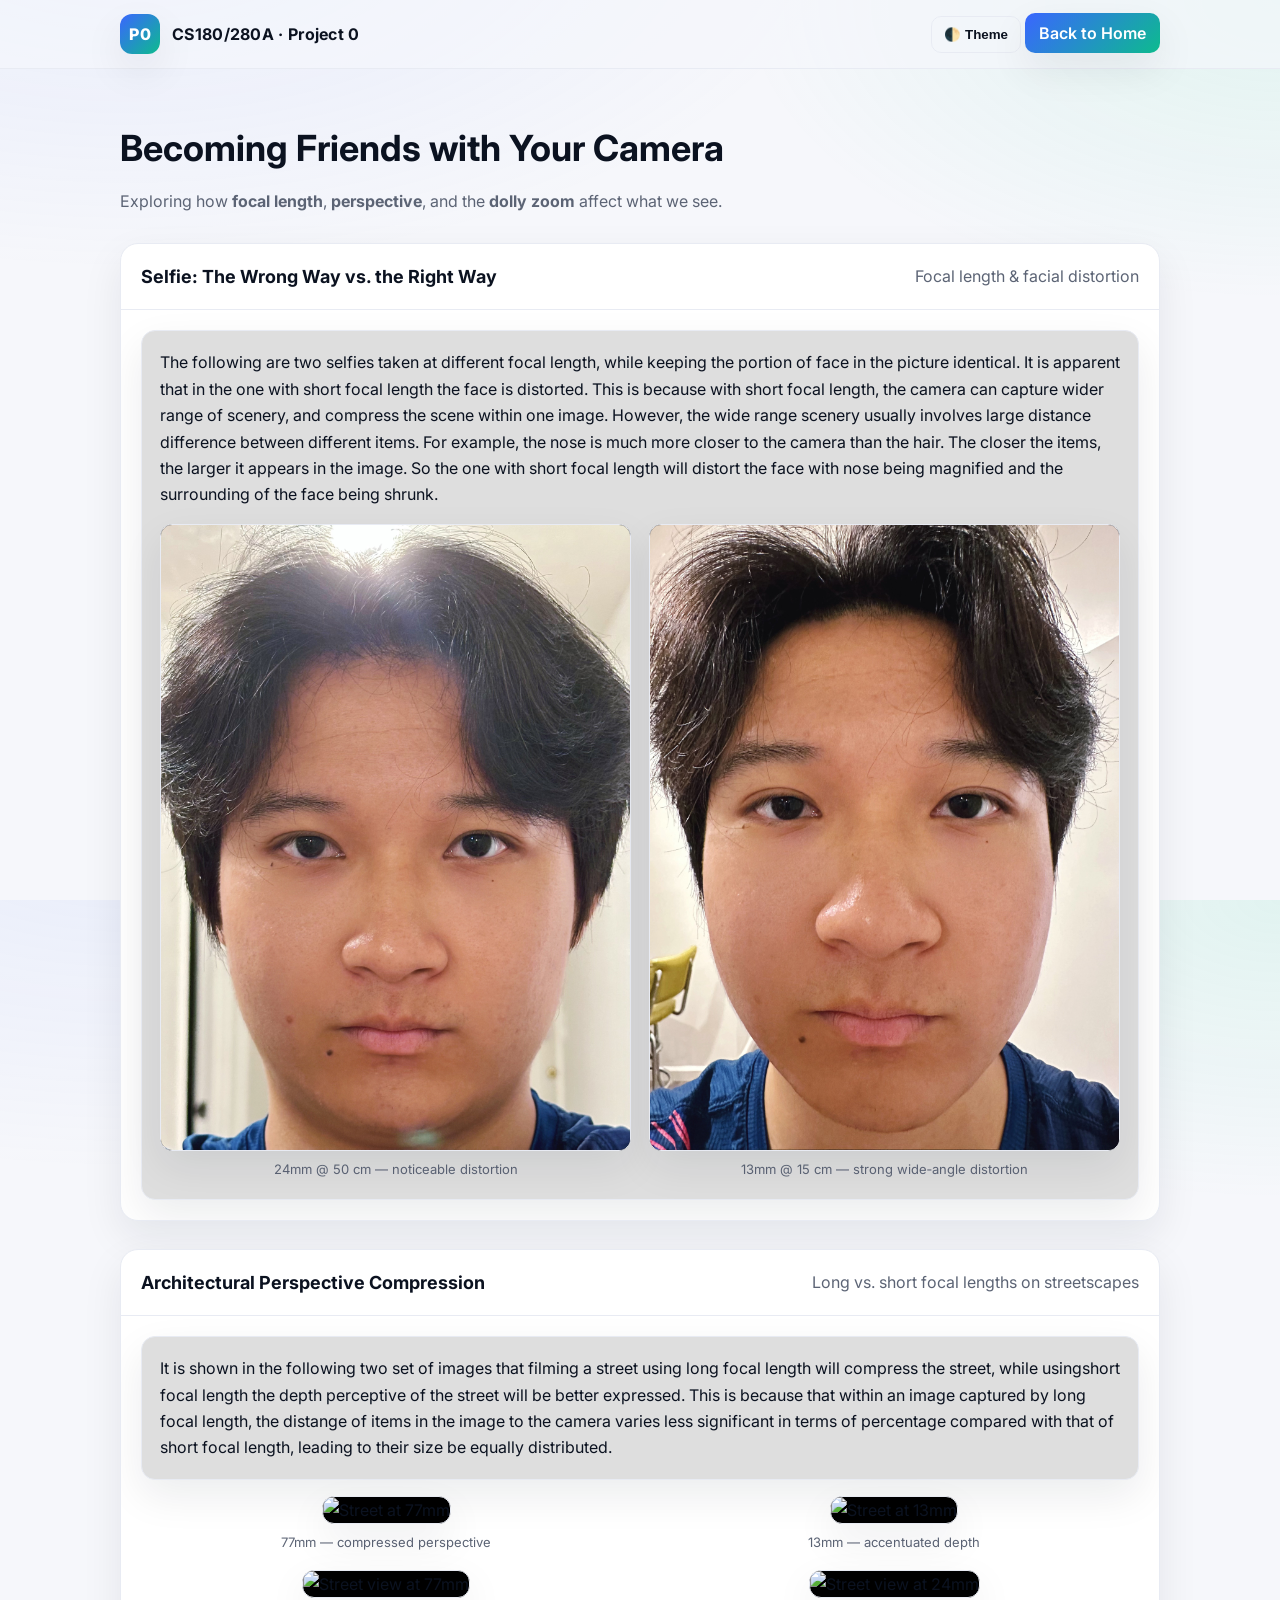
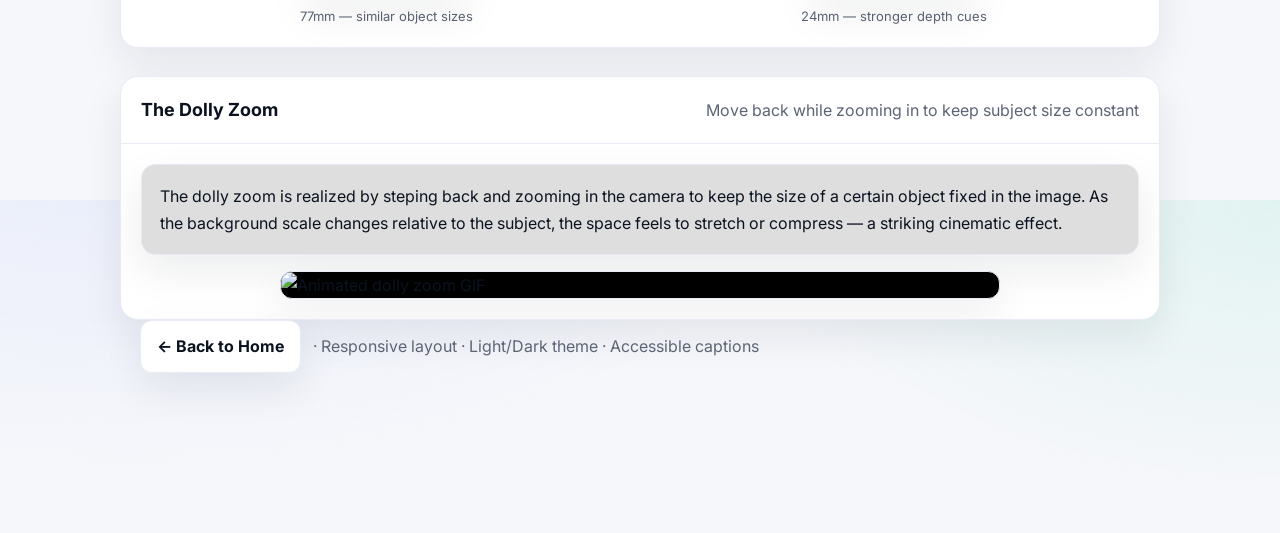
==== commit 5a2e90d6: "Update index.html" ====
--- a/1/index.html
+++ b/1/index.html
@@ -187,7 +187,7 @@
       </div>
       <div class="panel-bd">
         <div class="textbox">
-          The dolly zoom keeps the subject’s on‑screen size fixed by simultaneously changing camera position (dolly) and focal length (zoom). As the background scale changes relative to the subject, the space feels to stretch or compress — a striking cinematic effect.
+          The dolly zoom is realized by steping back and zooming in the camera to keep the size of a certain object fixed in the image. As the background scale changes relative to the subject, the space feels to stretch or compress — a striking cinematic effect.
         </div>
         <div style="display:flex; justify-content:center; margin-top:16px;">
           <div class="thumb" style="max-width: 720px; width:100%;"><img src="./media/GIF.gif" alt="Animated dolly zoom GIF" loading="lazy"></div>
